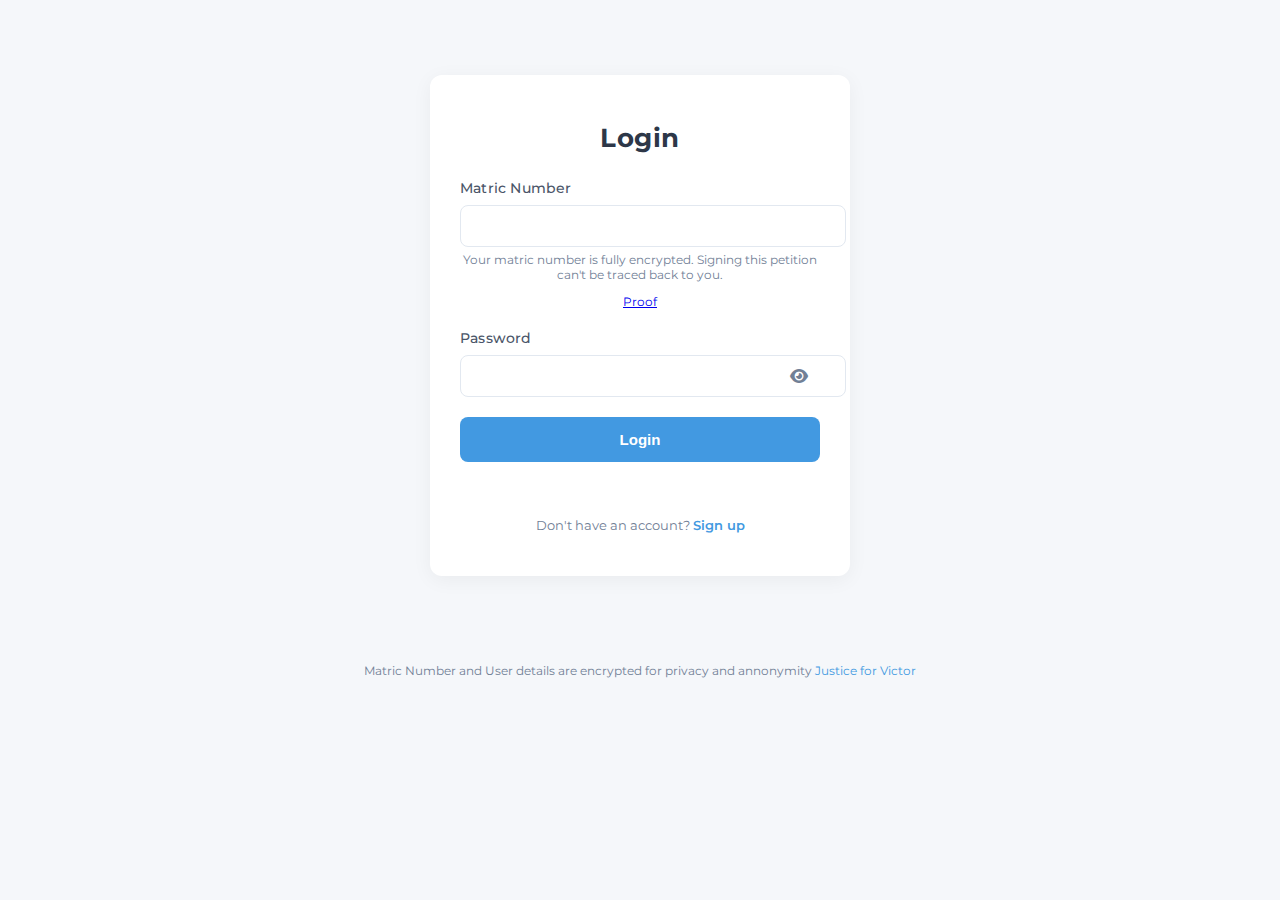
==== petition.html @ 255509dc "migrate fe to my account" ====
<!DOCTYPE html>
<html lang="en">
<head>
    <meta charset="UTF-8">
    <meta name="viewport" content="width=device-width, initial-scale=1.0">
    <title>Petition - Petition Site</title>
    <link rel="stylesheet" href="styles.css">
    <link href="https://fonts.googleapis.com/css2?family=Montserrat:wght@400;500;600;700&display=swap" rel="stylesheet">
</head>
<body>
    <div class="container">
        <h1>Support Our Petition</h1>
        <div class="accordion">
            <button class="accordion-btn">Read the Petition</button>
            <div class="accordion-content">
                <p>Subject: Appeal for Reconsideration of Victor Ibironke's Disqualification for BUCC VP Academics<br><br>
                    This letter is to appeal the decision to disqualify Victor Ibironke for the position of BUCC Vice President Academics. The reason for the disqualification as stated in the results was that he was campaigning during the elections.<br><br>
                    We can provide ample proof that every member of his team stood against any form of campaign during elections as we believe in following due process and upholding the law that has kept BUCC's electoral practices free and fair over the years.<br><br>
                    Given the substantial margin of 248 votes, with Victor securing over 640 votes, it is highly improbable that this significant level of support was solely influenced by any form of campaign during the few hours in which the voting took place. This significant vote difference highlights the strong support he received from the voters.<br><br>
                    We acknowledge that an unintentional oversight regarding the rules of campaign may have occurred due to a lack of complete clarity on its interpretation but immediate action was taken when this oversight was pointed out.<br><br>
                    Considering the significant student support demonstrated by the election results and our commitment to a fair democratic process, we respectfully request a re-run for the position of BUCC Vice President Academics. This would allow the student body to exercise their will based on a clear understanding of the electoral rules by all candidates.<br><br>
                    Thank you again for the opportunity to appeal this disqualification decision and we know that without a doubt, ignorance would not repeat itself.<br><br>
                    We hope to hear from you soon with a favourable response.</p>
            </div>
        </div>
        <form id="petition-form">
            <div class="form-group checkbox-group">
                <label>
                    <input type="checkbox" id="terms" name="terms" required>
                    I agree to the <a href="terms.html">Terms and Conditions</a>
                </label>
            </div>
            <button type="submit" disabled id="sign-btn">
                <span class="btn-text">Sign Petition</span>
                <span class="spinner hidden"><i class="fas fa-spinner fa-spin"></i></span>
            </button>
        </form>
        <div id="petition-message" class="message"></div>
        <p class="link-text"><a href="#" onclick="localStorage.removeItem('authToken'); window.location.href='index.html'; return false;">Logout</a></p>
    </div>
    <footer class="footer">
        <p>Matric Number and User details are encrypted for privacy and annonymity <a href="https://github.com/Firesolami/justice-for-victor/blob/main/controllers/auth.controller.js#L28" target="_blank">Justice for Victor</a></p>
    </footer>
    <script src="script.js"></script>
</body>
</html>
---- styles.css ----
body {
    font-family: 'Montserrat', sans-serif;
    margin: 0;
    padding: 0;
    min-height: 100vh;
    display: flex;
    flex-direction: column;
    background: #f5f7fa;
    color: #2d3748;
}

.container {
    width: 100%;
    max-width: 360px;
    margin: 75px auto; /* Centered horizontally */
    padding: 30px;
    background: #ffffff;
    border-radius: 12px;
    box-shadow: 0 4px 20px rgba(0, 0, 0, 0.05);
    transition: box-shadow 0.3s ease;
}

.container:hover {
    box-shadow: 0 6px 25px rgba(0, 0, 0, 0.1);
}

/* Specific styling for Terms page container */
.terms-container {
    max-width: 600px;
    padding: 40px;
}

h1 {
    text-align: center;
    font-size: 26px;
    font-weight: 700;
    color: #2d3748;
    margin-bottom: 25px;
    letter-spacing: 0.5px;
}

.form-group {
    margin-bottom: 20px;
}

label {
    display: block;
    font-size: 14px;
    font-weight: 500;
    color: #4a5568;
    margin-bottom: 8px;
    letter-spacing: 0.2px;
}

input[type="text"],
input[type="email"],
input[type="password"] {
    width: 100%;
    padding: 12px;
    border: 1px solid #e2e8f0;
    border-radius: 8px;
    font-size: 14px;
    font-weight: 400;
    background: #ffffff;
    transition: border-color 0.3s ease, box-shadow 0.3s ease;
    -webkit-appearance: none;
    -moz-appearance: none;
    appearance: none;
}

input[type="text"]:focus,
input[type="email"]:focus,
input[type="password"]:focus {
    border-color: #4299e1;
    box-shadow: 0 0 6px rgba(66, 153, 225, 0.2);
    outline: none;
}

/* Encryption Note Styling */
.encryption-note {
    display: block;
    font-size: 12px;
    color: #718096;
    margin-top: 5px;
    font-weight: 400;
}

/* Password Toggle Styling */
.password-group {
    position: relative;
}

.password-wrapper {
    position: relative;
}

.password-toggle {
    position: absolute;
    right: 12px;
    top: 50%;
    transform: translateY(-50%);
    cursor: pointer;
    color: #718096;
    font-size: 16px;
    transition: color 0.3s ease;
}

.password-toggle:hover {
    color: #4299e1;
}

/* Button with Spinner */
button {
    position: relative;
    width: 100%;
    padding: 14px;
    background: #4299e1;
    color: white;
    border: none;
    border-radius: 8px;
    font-size: 15px;
    font-weight: 600;
    cursor: pointer;
    transition: background 0.3s ease;
    display: flex;
    align-items: center;
    justify-content: center;
    touch-action: manipulation;
}

button:disabled {
    background: #a0aec0;
    cursor: not-allowed;
}

button:hover:not(:disabled) {
    background: #3182ce;
}

.spinner {
    margin-left: 10px;
}

.spinner.hidden {
    display: none;
}

.link-text {
    text-align: center;
    margin-top: 20px;
    font-size: 13px;
    font-weight: 400;
    color: #718096;
}

.link-text a {
    color: #4299e1;
    font-weight: 600;
    text-decoration: none;
}

.link-text a:hover {
    color: #3182ce;
    text-decoration: underline;
}

/* Accordion Styling */
.accordion {
    margin-bottom: 20px;
}

.accordion-btn {
    width: 100%;
    padding: 12px;
    background: #edf2f7;
    border: 1px solid #e2e8f0;
    border-radius: 8px;
    text-align: left;
    font-size: 14px;
    font-weight: 600;
    color: #4a5568;
    cursor: pointer;
    transition: background 0.3s ease;
    touch-action: manipulation;
}

.accordion-btn:hover {
    background: #e2e8f0;
}

.accordion-content {
    max-height: 0;
    overflow: hidden;
    padding: 0 15px;
    background: #edf2f7;
    border: 1px solid #e2e8f0;
    border-top: none;
    border-radius: 0 0 8px 8px;
    transition: max-height 0.3s ease, padding 0.3s ease;
}

.accordion-content.active {
    max-height: 200px;
    padding: 15px;
    overflow-y: auto;
    -webkit-overflow-scrolling: touch;
}

.accordion-content {
    scrollbar-width: thin;
    scrollbar-color: #a0aec0 #e2e8f0;
}

.accordion-content::-webkit-scrollbar {
    width: 6px;
}

.accordion-content::-webkit-scrollbar-track {
    background: #e2e8f0;
    border-radius: 8px;
}

.accordion-content::-webkit-scrollbar-thumb {
    background: #a0aec0;
    border-radius: 8px;
}

.accordion-content::-webkit-scrollbar-thumb:hover {
    background: #718096;
}

.accordion-content p {
    margin: 0;
    font-size: 13px;
    font-weight: 400;
    color: #5a6170;
    line-height: 1.5;
}

/* Checkbox Styling */
.checkbox-group {
    display: flex;
    align-items: center;
}

.checkbox-group label {
    margin: 0;
    font-size: 13px;
    font-weight: 500;
    color: #4a5568;
}

.checkbox-group input[type="checkbox"] {
    margin-right: 10px;
    accent-color: #4299e1;
}

.checkbox-group a {
    color: #4299e1;
    text-decoration: none;
}

.checkbox-group a:hover {
    color: #3182ce;
    text-decoration: underline;
}

/* Terms and Conditions Content Styling */
.terms-content {
    margin-bottom: 30px;
}

.terms-content h2 {
    font-size: 18px;
    font-weight: 600;
    color: #2d3748;
    margin-top: 20px;
    margin-bottom: 10px;
}

.terms-content p {
    font-size: 14px;
    font-weight: 400;
    color: #5a6170;
    line-height: 1.6;
    margin-bottom: 15px;
}

/* Message Styling */
.message {
    margin-top: 15px;
    padding: 10px;
    border-radius: 6px;
    font-size: 13px;
    font-weight: 500;
    text-align: center;
    opacity: 0;
    transform: translateY(10px);
    transition: opacity 0.3s ease, transform 0.3s ease;
}

.message.show {
    opacity: 1;
    transform: translateY(0);
}

.message.success {
    background: #e6fffa;
    color: #2b6cb0;
    border: 1px solid #b2f5ea;
}

.message.error {
    background: #fff1f0;
    color: #c53030;
    border: 1px solid #feb2b2;
}

/* Footer Styling */
.footer {
    /* margin-top: 5px; */
    /* padding: 7px 0; */
    text-align: center;
    font-size: 12px;
    color: #718096;
    width: 100%;
    background: #f5f7fa;
}

.footer a {
    color: #4299e1;
    text-decoration: none;
}

.footer a:hover {
    color: #3182ce;
    text-decoration: underline;
}

/* Mobile Responsiveness */
@media (max-width: 480px) {
    body {
        padding-bottom: 60px; /* Space for footer */
    }

    .container {
        max-width: 90%;
        margin: 10px auto;
        padding: 20px;
        border-radius: 10px;
    }

    .terms-container {
        max-width: 90%;
        padding: 25px;
    }

    h1 {
        font-size: 20px;
        margin-bottom: 20px;
    }

    .form-group {
        margin-bottom: 15px;
    }

    input[type="text"],
    input[type="email"],
    input[type="password"] {
        padding: 10px;
        font-size: 14px;
        border-radius: 6px;
    }

    .encryption-note {
        font-size: 11px;
    }

    .password-toggle {
        right: 10px;
        font-size: 14px;
    }

    button {
        padding: 12px;
        font-size: 14px;
        border-radius: 6px;
    }

    .accordion-btn {
        padding: 10px;
        font-size: 14px;
        border-radius: 6px;
    }

    .accordion-content.active {
        max-height: 150px;
        padding: 10px 15px;
    }

    .accordion-content p {
        font-size: 13px;
        line-height: 1.6;
    }

    .checkbox-group label {
        font-size: 13px;
    }

    .link-text {
        font-size: 13px;
        margin-top: 15px;
    }

    .terms-content h2 {
        font-size: 16px;
        margin-top: 15px;
    }

    .terms-content p {
        font-size: 13px;
        line-height: 1.6;
    }

    .message {
        font-size: 12px;
        padding: 8px;
    }

    .footer {
        font-size: 11px;
        padding: 15px 0;
    }
}
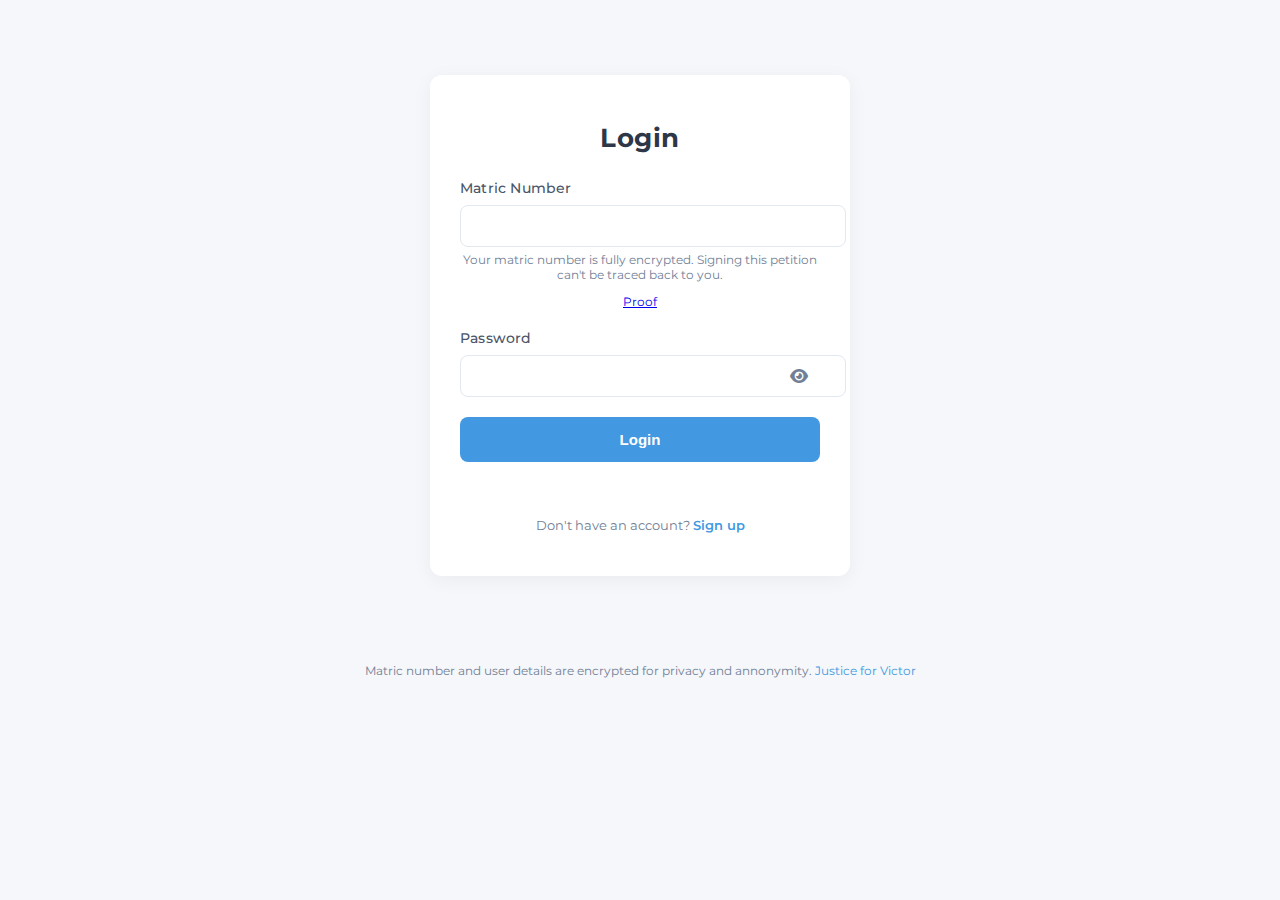
==== commit 126716ff: "ocd fix" ====
--- a/petition.html
+++ b/petition.html
@@ -36,10 +36,10 @@
             </button>
         </form>
         <div id="petition-message" class="message"></div>
-        <p class="link-text"><a href="#" onclick="localStorage.removeItem('authToken'); window.location.href='index.html'; return false;">Logout</a></p>
+        <p class="link-text"><a href="#" onclick="localStorage.removeItem('authToken'); window.location.href='/index.html'; return false;">Logout</a></p>
     </div>
     <footer class="footer">
-        <p>Matric Number and User details are encrypted for privacy and annonymity <a href="https://github.com/Firesolami/justice-for-victor/blob/main/controllers/auth.controller.js#L28" target="_blank">Justice for Victor</a></p>
+        <p>Matric number and user details are encrypted for privacy and annonymity. <a href="https://github.com/Firesolami/justice-for-victor/blob/main/controllers/auth.controller.js#L28" target="_blank" rel="noopener noreferrer">Justice for Victor</a></p>
     </footer>
     <script src="script.js"></script>
 </body>
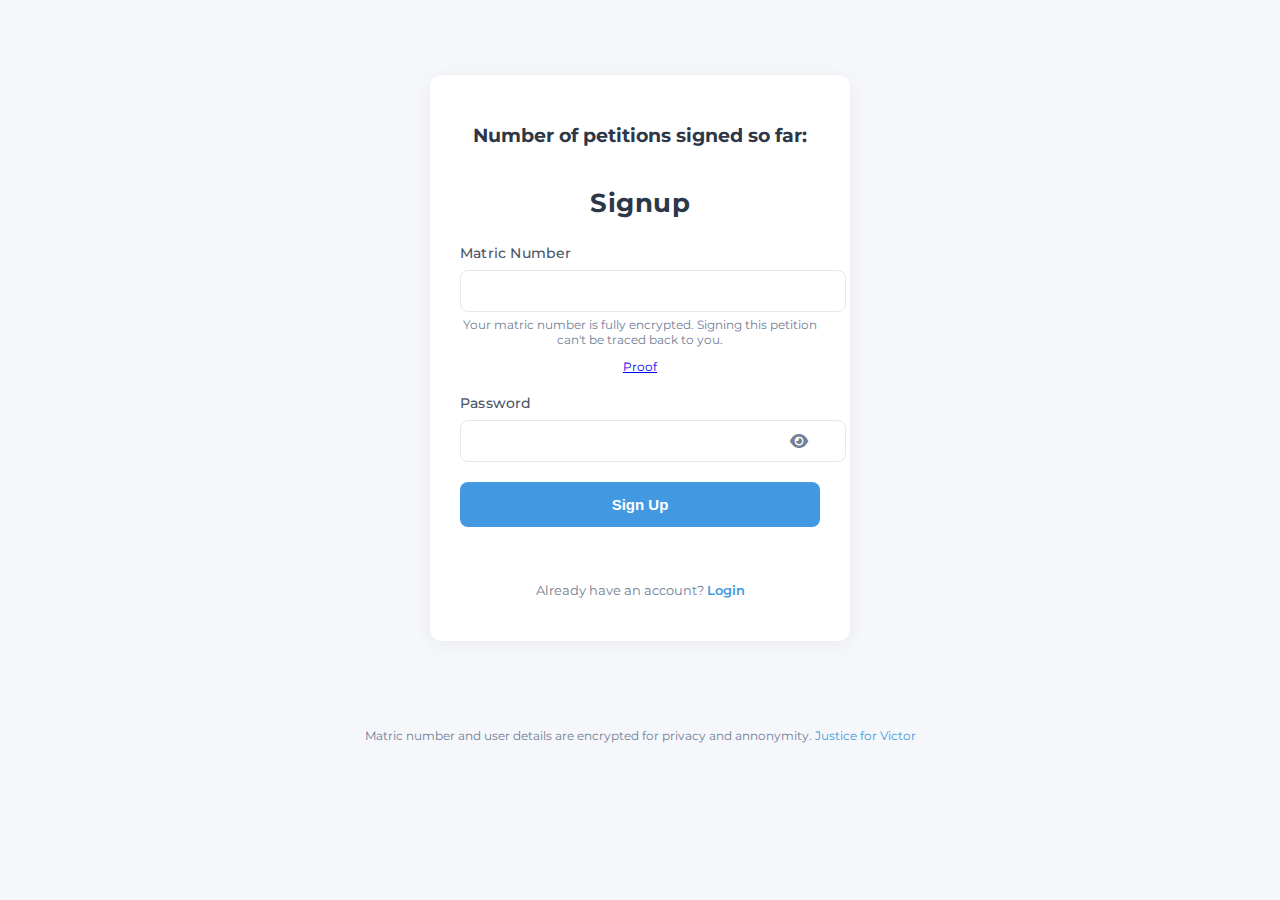
==== commit 2d388732: "chore: add count and personality" ====
--- a/petition.html
+++ b/petition.html
@@ -9,7 +9,11 @@
 </head>
 <body>
     <div class="container">
+        <h3>Number of petitions signed so far: <h3 style="color: #4a77c6;" id="petition-count"></h3></h3>
         <h1>Support Our Petition</h1>
+        <div style="text-align: center;">
+            <img src="/plx.png" alt="😔" width="50" height="50">
+        </div>
         <div class="accordion">
             <button class="accordion-btn">Read the Petition</button>
             <div class="accordion-content">
--- a/styles.css
+++ b/styles.css
@@ -7,6 +7,21 @@
     flex-direction: column;
     background: #f5f7fa;
     color: #2d3748;
+}
+
+/* Petition Count Display */
+h3 {
+    text-align: center;
+    margin-bottom: 20px;
+    display: flex;
+    align-items: center;
+    justify-content: center;
+    gap: 5px;
+}
+
+h3 h3 {
+    margin: 0;
+    display: inline;
 }
 
 .container {
